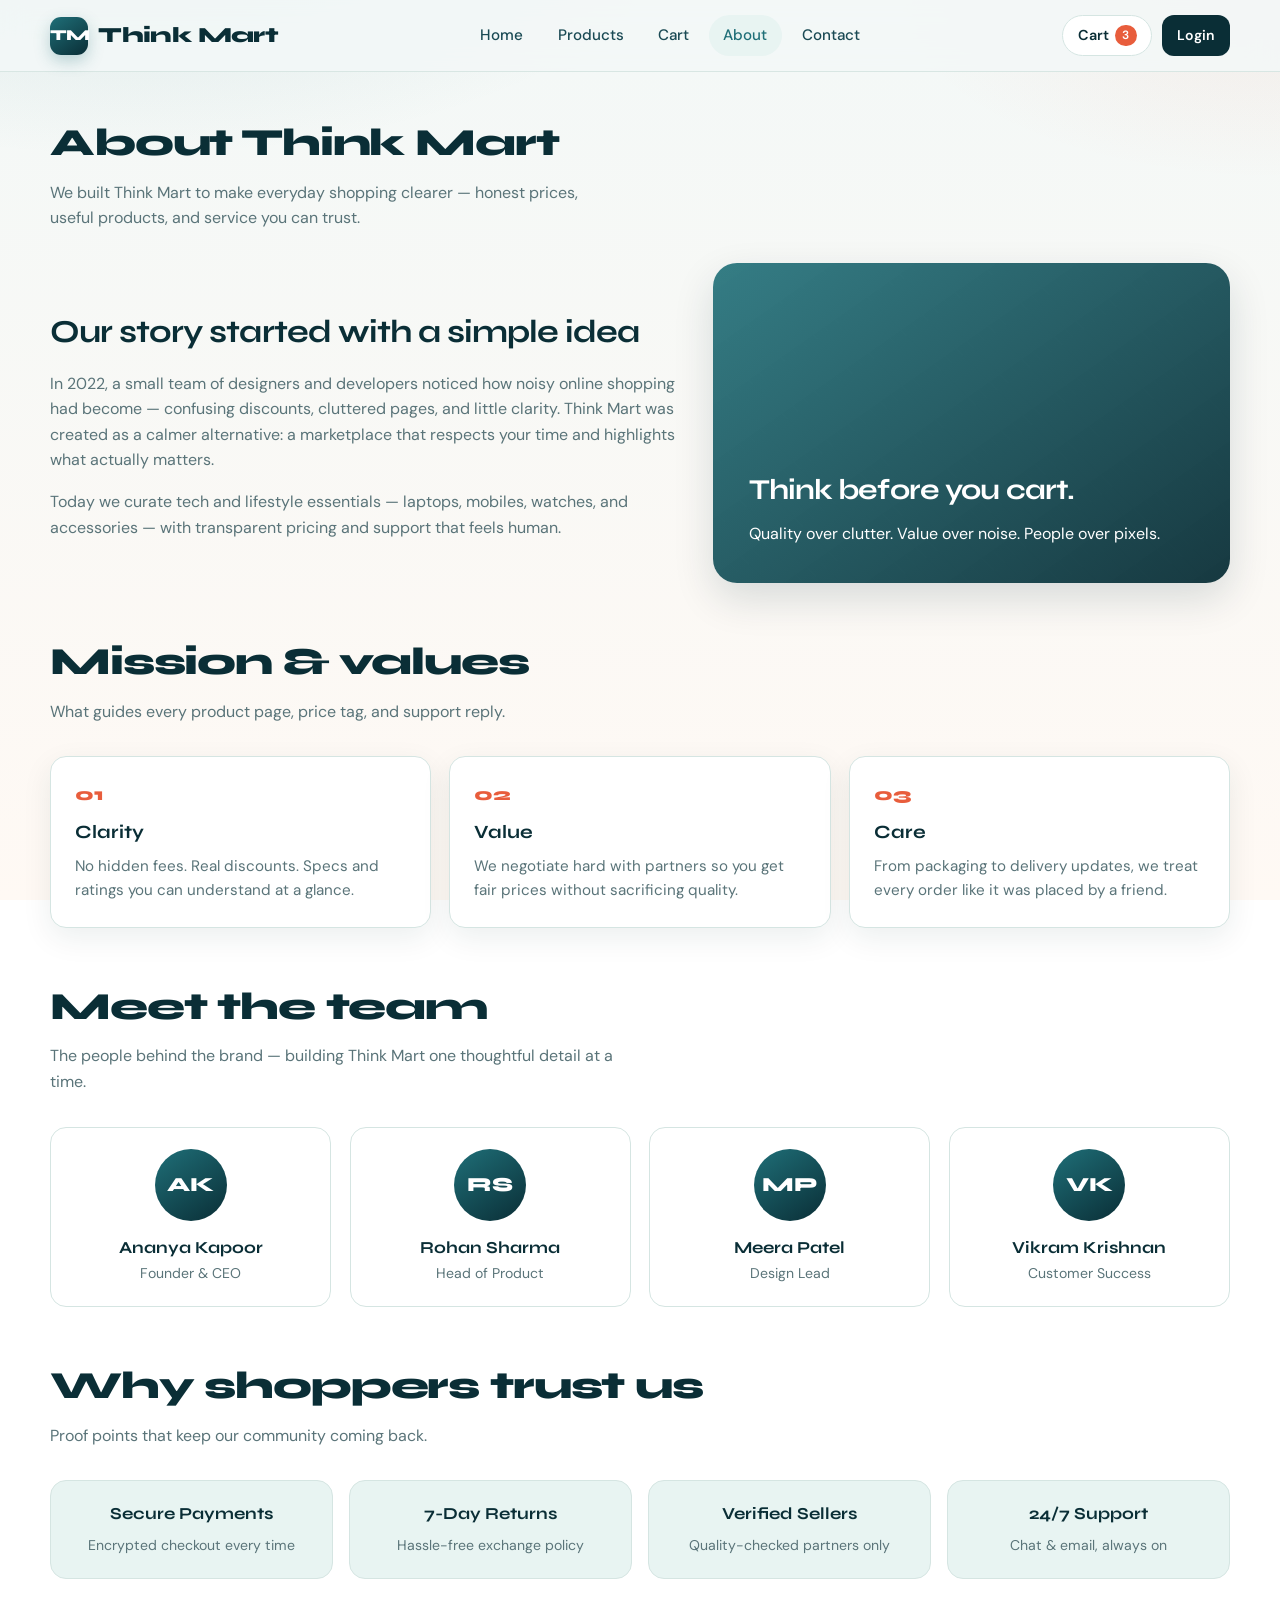
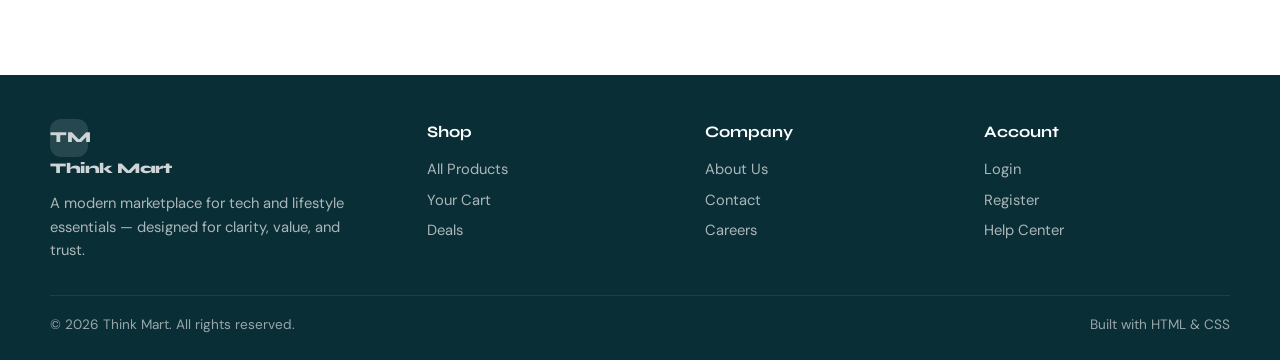
==== About.html @ 6e4559e9 "first commit" ====
<!DOCTYPE html>
<html lang="en">
<head>
  <meta charset="UTF-8" />
  <meta name="viewport" content="width=device-width, initial-scale=1.0" />
  <title>About Us | Think Mart</title>
  <link rel="stylesheet" href="styles/style.css" />
</head>
<body>
  <header class="navbar">
    <div class="container nav-inner">
      <a class="brand" href="Home-Page.html">
        <span class="brand-mark">TM</span>
        Think Mart
      </a>

      <button class="menu-toggle" aria-label="Toggle menu" onclick="document.getElementById('navLinks').classList.toggle('open')">
        <span></span><span></span><span></span>
      </button>

      <nav class="nav-links" id="navLinks">
        <a href="Home-Page.html">Home</a>
        <a href="Products.html">Products</a>
        <a href="Cart.html">Cart</a>
        <a href="About.html" class="active">About</a>
        <a href="Contact.html">Contact</a>
      </nav>

      <div class="nav-actions">
        <a class="cart-chip" href="Cart.html">Cart <span>3</span></a>
        <a class="btn btn-secondary btn-sm" href="index.html">Login</a>
      </div>
    </div>
  </header>

  <main class="page">
    <div class="container">
      <div class="section-head">
        <h1>About Think Mart</h1>
        <p>We built Think Mart to make everyday shopping clearer — honest prices, useful products, and service you can trust.</p>
      </div>

      <section class="about-hero">
        <div>
          <h2 style="font-family:var(--font-brand);font-size:clamp(1.5rem,2.5vw,2rem);letter-spacing:-0.03em;margin-bottom:0.85rem;">
            Our story started with a simple idea
          </h2>
          <p style="color:var(--muted);margin-bottom:1rem;">
            In 2022, a small team of designers and developers noticed how noisy online shopping had become —
            confusing discounts, cluttered pages, and little clarity. Think Mart was created as a calmer alternative:
            a marketplace that respects your time and highlights what actually matters.
          </p>
          <p style="color:var(--muted);">
            Today we curate tech and lifestyle essentials — laptops, mobiles, watches, and accessories —
            with transparent pricing and support that feels human.
          </p>
        </div>
        <div class="about-panel">
          <h2>Think before you cart.</h2>
          <p>Quality over clutter. Value over noise. People over pixels.</p>
        </div>
      </section>

      <div class="section-head">
        <h2>Mission &amp; values</h2>
        <p>What guides every product page, price tag, and support reply.</p>
      </div>

      <div class="mission-grid">
        <article class="mission-card">
          <div class="num">01</div>
          <h3>Clarity</h3>
          <p>No hidden fees. Real discounts. Specs and ratings you can understand at a glance.</p>
        </article>
        <article class="mission-card">
          <div class="num">02</div>
          <h3>Value</h3>
          <p>We negotiate hard with partners so you get fair prices without sacrificing quality.</p>
        </article>
        <article class="mission-card">
          <div class="num">03</div>
          <h3>Care</h3>
          <p>From packaging to delivery updates, we treat every order like it was placed by a friend.</p>
        </article>
      </div>

      <div class="section-head">
        <h2>Meet the team</h2>
        <p>The people behind the brand — building Think Mart one thoughtful detail at a time.</p>
      </div>

      <div class="team-grid">
        <article class="team-card">
          <div class="avatar">AK</div>
          <h3>Ananya Kapoor</h3>
          <p>Founder &amp; CEO</p>
        </article>
        <article class="team-card">
          <div class="avatar">RS</div>
          <h3>Rohan Sharma</h3>
          <p>Head of Product</p>
        </article>
        <article class="team-card">
          <div class="avatar">MP</div>
          <h3>Meera Patel</h3>
          <p>Design Lead</p>
        </article>
        <article class="team-card">
          <div class="avatar">VK</div>
          <h3>Vikram Krishnan</h3>
          <p>Customer Success</p>
        </article>
      </div>

      <div class="section-head">
        <h2>Why shoppers trust us</h2>
        <p>Proof points that keep our community coming back.</p>
      </div>

      <div class="trust-row">
        <div class="trust-badge">
          <strong>Secure Payments</strong>
          <span>Encrypted checkout every time</span>
        </div>
        <div class="trust-badge">
          <strong>7-Day Returns</strong>
          <span>Hassle-free exchange policy</span>
        </div>
        <div class="trust-badge">
          <strong>Verified Sellers</strong>
          <span>Quality-checked partners only</span>
        </div>
        <div class="trust-badge">
          <strong>24/7 Support</strong>
          <span>Chat &amp; email, always on</span>
        </div>
      </div>
    </div>
  </main>

  <footer class="footer">
    <div class="container footer-grid">
      <div>
        <a class="brand" href="Home-Page.html">
          <span class="brand-mark">TM</span>
          Think Mart
        </a>
        <p>A modern marketplace for tech and lifestyle essentials — designed for clarity, value, and trust.</p>
      </div>
      <div>
        <h4>Shop</h4>
        <a href="Products.html">All Products</a>
        <a href="Cart.html">Your Cart</a>
        <a href="Home-Page.html">Deals</a>
      </div>
      <div>
        <h4>Company</h4>
        <a href="About.html">About Us</a>
        <a href="Contact.html">Contact</a>
        <a href="#">Careers</a>
      </div>
      <div>
        <h4>Account</h4>
        <a href="index.html">Login</a>
        <a href="Register-Page.html">Register</a>
        <a href="#">Help Center</a>
      </div>
    </div>
    <div class="container footer-bottom">
      <span>© 2026 Think Mart. All rights reserved.</span>
      <span>Built with HTML &amp; CSS</span>
    </div>
  </footer>
</body>
</html>
---- styles/style.css ----
/* ============================================
   Think Mart — Global Stylesheet
   ============================================ */

@import url('https://fonts.googleapis.com/css2?family=DM+Sans:ital,opsz,wght@0,9..40,400;0,9..40,500;0,9..40,600;0,9..40,700;1,9..40,400&family=Syne:wght@600;700;800&display=swap');

:root {
  --ink: #0a2e36;
  --ink-soft: #1a4a54;
  --teal: #1f6f78;
  --mint: #e8f4f2;
  --mist: #f3f8f7;
  --cream: #fff9f4;
  --coral: #e85d3c;
  --coral-dark: #c94a2d;
  --amber: #f0a04b;
  --gold: #e8b84a;
  --line: #d5e5e2;
  --muted: #5a7479;
  --white: #ffffff;
  --shadow: 0 10px 30px rgba(10, 46, 54, 0.08);
  --shadow-hover: 0 16px 40px rgba(10, 46, 54, 0.14);
  --radius: 16px;
  --radius-sm: 10px;
  --nav-h: 72px;
  --font-brand: 'Syne', sans-serif;
  --font-body: 'DM Sans', sans-serif;
  --max: 1180px;
}

*,
*::before,
*::after {
  box-sizing: border-box;
  margin: 0;
  padding: 0;
}

html {
  scroll-behavior: smooth;
}

body {
  font-family: var(--font-body);
  color: var(--ink);
  background:
    radial-gradient(ellipse 80% 50% at 10% -10%, rgba(31, 111, 120, 0.12), transparent 55%),
    radial-gradient(ellipse 60% 40% at 100% 0%, rgba(232, 93, 60, 0.08), transparent 50%),
    linear-gradient(180deg, var(--mist) 0%, var(--cream) 100%);
  background-attachment: fixed;
  min-height: 100vh;
  line-height: 1.6;
}

img {
  max-width: 100%;
  display: block;
}

a {
  color: inherit;
  text-decoration: none;
}

ul {
  list-style: none;
}

button,
input,
textarea,
select {
  font: inherit;
}

/* ---------- Layout ---------- */
.container {
  width: min(100% - 2.5rem, var(--max));
  margin-inline: auto;
}

.page {
  padding: 2.5rem 0 4rem;
}

.section-head {
  margin-bottom: 2rem;
}

.section-head h1,
.section-head h2 {
  font-family: var(--font-brand);
  font-weight: 800;
  letter-spacing: -0.03em;
  font-size: clamp(1.8rem, 3vw, 2.6rem);
  color: var(--ink);
}

.section-head p {
  color: var(--muted);
  margin-top: 0.4rem;
  max-width: 52ch;
}

/* ---------- Navbar ---------- */
.navbar {
  position: sticky;
  top: 0;
  z-index: 100;
  height: var(--nav-h);
  backdrop-filter: blur(14px);
  background: rgba(243, 248, 247, 0.88);
  border-bottom: 1px solid rgba(213, 229, 226, 0.9);
}

.nav-inner {
  height: 100%;
  display: flex;
  align-items: center;
  justify-content: space-between;
  gap: 1.5rem;
}

.brand {
  display: flex;
  align-items: center;
  gap: 0.65rem;
  font-family: var(--font-brand);
  font-weight: 800;
  font-size: 1.35rem;
  letter-spacing: -0.03em;
  color: var(--ink);
}

.brand-mark {
  width: 38px;
  height: 38px;
  border-radius: 11px;
  background: linear-gradient(145deg, var(--teal), var(--ink));
  color: var(--white);
  display: grid;
  place-items: center;
  font-size: 0.95rem;
  font-weight: 800;
  box-shadow: 0 6px 16px rgba(31, 111, 120, 0.28);
}

.nav-links {
  display: flex;
  align-items: center;
  gap: 0.35rem;
}

.nav-links a {
  padding: 0.55rem 0.9rem;
  border-radius: 999px;
  font-weight: 500;
  font-size: 0.95rem;
  color: var(--ink-soft);
  transition: background 0.2s, color 0.2s;
}

.nav-links a:hover,
.nav-links a.active {
  background: var(--mint);
  color: var(--teal);
}

.nav-actions {
  display: flex;
  align-items: center;
  gap: 0.6rem;
}

.cart-chip {
  display: inline-flex;
  align-items: center;
  gap: 0.4rem;
  padding: 0.5rem 0.9rem;
  border-radius: 999px;
  background: var(--white);
  border: 1px solid var(--line);
  font-weight: 600;
  font-size: 0.9rem;
  transition: box-shadow 0.2s, transform 0.2s;
}

.cart-chip:hover {
  box-shadow: var(--shadow);
  transform: translateY(-1px);
}

.cart-chip span {
  background: var(--coral);
  color: var(--white);
  font-size: 0.75rem;
  min-width: 1.35rem;
  height: 1.35rem;
  border-radius: 999px;
  display: grid;
  place-items: center;
}

.menu-toggle {
  display: none;
  width: 42px;
  height: 42px;
  border: 1px solid var(--line);
  border-radius: 10px;
  background: var(--white);
  cursor: pointer;
  align-items: center;
  justify-content: center;
  flex-direction: column;
  gap: 5px;
}

.menu-toggle span {
  width: 18px;
  height: 2px;
  background: var(--ink);
  border-radius: 2px;
}

/* ---------- Buttons ---------- */
.btn {
  display: inline-flex;
  align-items: center;
  justify-content: center;
  gap: 0.45rem;
  padding: 0.75rem 1.35rem;
  border-radius: 12px;
  border: none;
  cursor: pointer;
  font-weight: 600;
  font-size: 0.95rem;
  transition: transform 0.18s, box-shadow 0.18s, background 0.18s;
}

.btn:hover {
  transform: translateY(-2px);
}

.btn-primary {
  background: linear-gradient(135deg, var(--coral), var(--coral-dark));
  color: var(--white);
  box-shadow: 0 8px 20px rgba(232, 93, 60, 0.28);
}

.btn-primary:hover {
  box-shadow: 0 12px 28px rgba(232, 93, 60, 0.38);
}

.btn-secondary {
  background: var(--ink);
  color: var(--white);
}

.btn-outline {
  background: transparent;
  border: 1.5px solid var(--ink);
  color: var(--ink);
}

.btn-outline:hover {
  background: var(--ink);
  color: var(--white);
}

.btn-ghost {
  background: var(--mint);
  color: var(--teal);
}

.btn-block {
  width: 100%;
}

.btn-sm {
  padding: 0.55rem 0.95rem;
  font-size: 0.88rem;
}

/* ---------- Auth pages ---------- */
.auth-page {
  min-height: 100vh;
  display: grid;
  place-items: center;
  padding: 2rem 1.25rem;
}

.auth-shell {
  width: min(100%, 980px);
  display: grid;
  grid-template-columns: 1.05fr 0.95fr;
  background: var(--white);
  border-radius: 24px;
  overflow: hidden;
  box-shadow: var(--shadow-hover);
  border: 1px solid var(--line);
}

.auth-visual {
  background:
    linear-gradient(160deg, rgba(10, 46, 54, 0.92), rgba(31, 111, 120, 0.85)),
    url("data:image/svg+xml,%3Csvg width='60' height='60' viewBox='0 0 60 60' xmlns='http://www.w3.org/2000/svg'%3E%3Cg fill='none' fill-rule='evenodd'%3E%3Cg fill='%23ffffff' fill-opacity='0.06'%3E%3Cpath d='M36 34v-4h-2v4h-4v2h4v4h2v-4h4v-2h-4zm0-30V0h-2v4h-4v2h4v4h2V6h4V4h-4zM6 34v-4H4v4H0v2h4v4h2v-4h4v-2H6zM6 4V0H4v4H0v2h4v4h2V6h4V4H6z'/%3E%3C/g%3E%3C/g%3E%3C/svg%3E");
  color: var(--white);
  padding: 3rem 2.5rem;
  display: flex;
  flex-direction: column;
  justify-content: space-between;
  min-height: 560px;
}

.auth-visual .brand {
  color: var(--white);
}

.auth-visual .brand-mark {
  background: rgba(255, 255, 255, 0.18);
  box-shadow: none;
}

.auth-visual h1 {
  font-family: var(--font-brand);
  font-size: clamp(2rem, 3.5vw, 2.8rem);
  font-weight: 800;
  letter-spacing: -0.04em;
  line-height: 1.1;
  margin: 1.5rem 0 0.8rem;
}

.auth-visual p {
  opacity: 0.88;
  max-width: 30ch;
}

.auth-form-wrap {
  padding: 2.75rem 2.4rem;
  display: flex;
  flex-direction: column;
  justify-content: center;
}

.auth-form-wrap h2 {
  font-family: var(--font-brand);
  font-size: 1.75rem;
  font-weight: 800;
  letter-spacing: -0.03em;
  margin-bottom: 0.35rem;
}

.auth-form-wrap .sub {
  color: var(--muted);
  margin-bottom: 1.75rem;
}

.form-group {
  margin-bottom: 1.1rem;
}

.form-group label {
  display: block;
  font-weight: 600;
  font-size: 0.88rem;
  margin-bottom: 0.4rem;
  color: var(--ink-soft);
}

.form-group input,
.form-group textarea,
.form-group select {
  width: 100%;
  padding: 0.8rem 1rem;
  border: 1.5px solid var(--line);
  border-radius: var(--radius-sm);
  background: var(--mist);
  color: var(--ink);
  outline: none;
  transition: border-color 0.2s, box-shadow 0.2s, background 0.2s;
}

.form-group input:focus,
.form-group textarea:focus,
.form-group select:focus {
  border-color: var(--teal);
  background: var(--white);
  box-shadow: 0 0 0 4px rgba(31, 111, 120, 0.12);
}

.form-row {
  display: flex;
  justify-content: space-between;
  align-items: center;
  gap: 1rem;
  margin-bottom: 1.4rem;
  font-size: 0.9rem;
}

.form-row a {
  color: var(--teal);
  font-weight: 600;
}

.form-row label {
  display: flex;
  align-items: center;
  gap: 0.4rem;
  color: var(--muted);
}

.auth-switch {
  text-align: center;
  margin-top: 1.25rem;
  color: var(--muted);
  font-size: 0.92rem;
}

.auth-switch a {
  color: var(--coral);
  font-weight: 700;
}

/* ---------- Home ---------- */
.hero {
  display: grid;
  grid-template-columns: 1.1fr 0.9fr;
  gap: 2.5rem;
  align-items: center;
  padding: 3rem 0 2rem;
  min-height: calc(100vh - var(--nav-h) - 2rem);
}

.hero-copy .eyebrow {
  display: inline-block;
  font-weight: 700;
  font-size: 0.8rem;
  letter-spacing: 0.12em;
  text-transform: uppercase;
  color: var(--teal);
  margin-bottom: 0.9rem;
}

.hero-copy .brand-hero {
  font-family: var(--font-brand);
  font-size: clamp(3rem, 7vw, 5.2rem);
  font-weight: 800;
  letter-spacing: -0.05em;
  line-height: 0.95;
  color: var(--ink);
  margin-bottom: 0.85rem;
}

.hero-copy h1 {
  font-family: var(--font-brand);
  font-size: clamp(1.4rem, 2.5vw, 1.9rem);
  font-weight: 700;
  letter-spacing: -0.02em;
  color: var(--ink-soft);
  margin-bottom: 0.85rem;
}

.hero-copy p {
  color: var(--muted);
  max-width: 42ch;
  margin-bottom: 1.75rem;
  font-size: 1.05rem;
}

.hero-ctas {
  display: flex;
  flex-wrap: wrap;
  gap: 0.75rem;
}

.hero-visual {
  position: relative;
  border-radius: 28px;
  min-height: 420px;
  background:
    linear-gradient(145deg, rgba(10, 46, 54, 0.15), transparent 40%),
    linear-gradient(225deg, #1f6f78 0%, #0a2e36 55%, #e85d3c 140%);
  overflow: hidden;
  box-shadow: var(--shadow-hover);
}

.hero-visual::after {
  content: '';
  position: absolute;
  inset: 0;
  background:
    radial-gradient(circle at 70% 30%, rgba(255, 255, 255, 0.22), transparent 35%),
    repeating-linear-gradient(
      -18deg,
      transparent,
      transparent 18px,
      rgba(255, 255, 255, 0.04) 18px,
      rgba(255, 255, 255, 0.04) 19px
    );
}

.hero-float {
  position: absolute;
  z-index: 1;
  background: rgba(255, 255, 255, 0.95);
  border-radius: 16px;
  padding: 1rem 1.15rem;
  box-shadow: var(--shadow);
  animation: floatY 5s ease-in-out infinite;
}

.hero-float.one {
  top: 18%;
  left: 8%;
}

.hero-float.two {
  bottom: 16%;
  right: 10%;
  animation-delay: 1.2s;
}

.hero-float strong {
  display: block;
  font-family: var(--font-brand);
  font-size: 1.1rem;
}

.hero-float span {
  font-size: 0.85rem;
  color: var(--muted);
}

@keyframes floatY {
  0%, 100% { transform: translateY(0); }
  50% { transform: translateY(-10px); }
}

.category-strip {
  display: grid;
  grid-template-columns: repeat(4, 1fr);
  gap: 1rem;
  margin: 1rem 0 3rem;
}

.category-card {
  background: var(--white);
  border: 1px solid var(--line);
  border-radius: var(--radius);
  padding: 1.25rem;
  text-align: center;
  transition: transform 0.2s, box-shadow 0.2s;
}

.category-card:hover {
  transform: translateY(-4px);
  box-shadow: var(--shadow);
}

.category-icon {
  width: 52px;
  height: 52px;
  margin: 0 auto 0.75rem;
  border-radius: 14px;
  display: grid;
  place-items: center;
  font-size: 1.4rem;
  background: var(--mint);
  color: var(--teal);
  font-weight: 800;
  font-family: var(--font-brand);
}

.category-card h3 {
  font-family: var(--font-brand);
  font-size: 1.05rem;
  margin-bottom: 0.2rem;
}

.category-card p {
  font-size: 0.85rem;
  color: var(--muted);
}

.featured-grid {
  display: grid;
  grid-template-columns: repeat(3, 1fr);
  gap: 1.25rem;
}

/* ---------- Product cards ---------- */
.product-grid {
  display: grid;
  grid-template-columns: repeat(auto-fill, minmax(250px, 1fr));
  gap: 1.35rem;
}

.product-card {
  background: var(--white);
  border: 1px solid var(--line);
  border-radius: var(--radius);
  overflow: hidden;
  display: flex;
  flex-direction: column;
  transition: transform 0.22s, box-shadow 0.22s;
}

.product-card:hover {
  transform: translateY(-6px);
  box-shadow: var(--shadow-hover);
}

.product-media {
  position: relative;
  aspect-ratio: 4 / 3;
  background: linear-gradient(145deg, #dceceb, #b8d4d0);
  display: grid;
  place-items: center;
  overflow: hidden;
}

.product-media .emoji-fallback {
  font-size: 3.5rem;
  filter: grayscale(0.15);
}

.product-media img {
  width: 100%;
  height: 100%;
  object-fit: cover;
}

.badge-discount {
  position: absolute;
  top: 12px;
  left: 12px;
  background: var(--coral);
  color: var(--white);
  font-size: 0.75rem;
  font-weight: 700;
  padding: 0.3rem 0.55rem;
  border-radius: 8px;
}

.product-body {
  padding: 1.15rem 1.2rem 1.3rem;
  display: flex;
  flex-direction: column;
  flex: 1;
  gap: 0.45rem;
}

.product-cat {
  font-size: 0.75rem;
  font-weight: 700;
  letter-spacing: 0.06em;
  text-transform: uppercase;
  color: var(--teal);
}

.product-body h3 {
  font-family: var(--font-brand);
  font-size: 1.1rem;
  letter-spacing: -0.02em;
  line-height: 1.25;
}

.rating {
  display: flex;
  align-items: center;
  gap: 0.35rem;
  font-size: 0.88rem;
  color: var(--muted);
}

.stars {
  color: var(--gold);
  letter-spacing: 1px;
}

.price-row {
  display: flex;
  align-items: baseline;
  gap: 0.5rem;
  margin-top: auto;
  padding-top: 0.35rem;
}

.price {
  font-family: var(--font-brand);
  font-weight: 800;
  font-size: 1.25rem;
  color: var(--ink);
}

.price-old {
  color: var(--muted);
  text-decoration: line-through;
  font-size: 0.9rem;
}

.product-body .btn {
  margin-top: 0.75rem;
}

.toolbar {
  display: flex;
  flex-wrap: wrap;
  gap: 0.75rem;
  align-items: center;
  justify-content: space-between;
  margin-bottom: 1.75rem;
}

.filters {
  display: flex;
  flex-wrap: wrap;
  gap: 0.5rem;
}

.filter-btn {
  padding: 0.5rem 0.95rem;
  border-radius: 999px;
  border: 1.5px solid var(--line);
  background: var(--white);
  color: var(--ink-soft);
  font-weight: 600;
  font-size: 0.88rem;
  cursor: pointer;
  transition: all 0.18s;
}

.filter-btn:hover,
.filter-btn.active {
  background: var(--ink);
  border-color: var(--ink);
  color: var(--white);
}

.search-box {
  display: flex;
  align-items: center;
  gap: 0.5rem;
  background: var(--white);
  border: 1.5px solid var(--line);
  border-radius: 12px;
  padding: 0.55rem 0.9rem;
  min-width: min(100%, 260px);
}

.search-box input {
  border: none;
  outline: none;
  background: transparent;
  width: 100%;
}

/* ---------- Cart ---------- */
.cart-layout {
  display: grid;
  grid-template-columns: 1.5fr 0.9fr;
  gap: 1.5rem;
  align-items: start;
}

.cart-list {
  display: flex;
  flex-direction: column;
  gap: 1rem;
}

.cart-item {
  background: var(--white);
  border: 1px solid var(--line);
  border-radius: var(--radius);
  padding: 1.15rem;
  display: grid;
  grid-template-columns: 88px 1fr auto;
  gap: 1rem;
  align-items: center;
  box-shadow: var(--shadow);
}

.cart-thumb {
  width: 88px;
  height: 88px;
  border-radius: 12px;
  background: linear-gradient(145deg, #dceceb, #b8d4d0);
  display: grid;
  place-items: center;
  font-size: 2rem;
}

.cart-info h3 {
  font-family: var(--font-brand);
  font-size: 1.05rem;
  margin-bottom: 0.2rem;
}

.cart-info .meta {
  color: var(--muted);
  font-size: 0.88rem;
}

.qty-control {
  display: inline-flex;
  align-items: center;
  gap: 0.35rem;
  margin-top: 0.65rem;
  background: var(--mist);
  border-radius: 10px;
  padding: 0.25rem;
}

.qty-control button {
  width: 30px;
  height: 30px;
  border: none;
  border-radius: 8px;
  background: var(--white);
  cursor: pointer;
  font-weight: 700;
  color: var(--ink);
  box-shadow: 0 1px 3px rgba(0, 0, 0, 0.06);
}

.qty-control span {
  min-width: 1.5rem;
  text-align: center;
  font-weight: 700;
}

.cart-price {
  text-align: right;
}

.cart-price .amount {
  font-family: var(--font-brand);
  font-weight: 800;
  font-size: 1.15rem;
}

.remove-link {
  display: inline-block;
  margin-top: 0.45rem;
  color: var(--coral);
  font-size: 0.85rem;
  font-weight: 600;
  background: none;
  border: none;
  cursor: pointer;
}

.summary-card {
  background: var(--white);
  border: 1px solid var(--line);
  border-radius: var(--radius);
  padding: 1.5rem;
  box-shadow: var(--shadow);
  position: sticky;
  top: calc(var(--nav-h) + 1rem);
}

.summary-card h2 {
  font-family: var(--font-brand);
  font-size: 1.35rem;
  margin-bottom: 1.1rem;
}

.summary-row {
  display: flex;
  justify-content: space-between;
  margin-bottom: 0.7rem;
  color: var(--muted);
}

.summary-row.total {
  margin-top: 0.9rem;
  padding-top: 0.9rem;
  border-top: 1.5px dashed var(--line);
  color: var(--ink);
  font-weight: 700;
  font-size: 1.1rem;
}

.summary-card .btn {
  margin-top: 1.15rem;
}

.promo-note {
  margin-top: 1rem;
  font-size: 0.85rem;
  color: var(--teal);
  background: var(--mint);
  padding: 0.75rem 0.9rem;
  border-radius: 10px;
}

/* ---------- About ---------- */
.about-hero {
  display: grid;
  grid-template-columns: 1.1fr 0.9fr;
  gap: 2rem;
  align-items: center;
  margin-bottom: 3rem;
}

.about-panel {
  border-radius: 24px;
  min-height: 320px;
  background:
    linear-gradient(145deg, rgba(31, 111, 120, 0.9), rgba(10, 46, 54, 0.95)),
    repeating-linear-gradient(
      45deg,
      transparent,
      transparent 12px,
      rgba(255, 255, 255, 0.04) 12px,
      rgba(255, 255, 255, 0.04) 13px
    );
  color: var(--white);
  padding: 2.25rem;
  display: flex;
  flex-direction: column;
  justify-content: flex-end;
  box-shadow: var(--shadow-hover);
}

.about-panel h2 {
  font-family: var(--font-brand);
  font-size: 1.8rem;
  letter-spacing: -0.03em;
  margin-bottom: 0.5rem;
}

.mission-grid {
  display: grid;
  grid-template-columns: repeat(3, 1fr);
  gap: 1.15rem;
  margin-bottom: 3rem;
}

.mission-card {
  background: var(--white);
  border: 1px solid var(--line);
  border-radius: var(--radius);
  padding: 1.5rem;
  box-shadow: var(--shadow);
}

.mission-card .num {
  font-family: var(--font-brand);
  font-weight: 800;
  color: var(--coral);
  font-size: 1.1rem;
  margin-bottom: 0.5rem;
}

.mission-card h3 {
  font-family: var(--font-brand);
  margin-bottom: 0.4rem;
}

.mission-card p {
  color: var(--muted);
  font-size: 0.95rem;
}

.team-grid {
  display: grid;
  grid-template-columns: repeat(4, 1fr);
  gap: 1.15rem;
  margin-bottom: 3rem;
}

.team-card {
  background: var(--white);
  border: 1px solid var(--line);
  border-radius: var(--radius);
  padding: 1.35rem 1.1rem;
  text-align: center;
  transition: transform 0.2s, box-shadow 0.2s;
}

.team-card:hover {
  transform: translateY(-4px);
  box-shadow: var(--shadow);
}

.avatar {
  width: 72px;
  height: 72px;
  border-radius: 50%;
  margin: 0 auto 0.85rem;
  display: grid;
  place-items: center;
  font-family: var(--font-brand);
  font-weight: 800;
  font-size: 1.25rem;
  color: var(--white);
  background: linear-gradient(145deg, var(--teal), var(--ink));
}

.team-card h3 {
  font-family: var(--font-brand);
  font-size: 1.05rem;
}

.team-card p {
  color: var(--muted);
  font-size: 0.88rem;
}

.trust-row {
  display: grid;
  grid-template-columns: repeat(4, 1fr);
  gap: 1rem;
}

.trust-badge {
  background: var(--mint);
  border-radius: var(--radius);
  padding: 1.25rem 1rem;
  text-align: center;
  border: 1px solid var(--line);
}

.trust-badge strong {
  display: block;
  font-family: var(--font-brand);
  font-size: 1.05rem;
  margin-bottom: 0.25rem;
}

.trust-badge span {
  font-size: 0.88rem;
  color: var(--muted);
}

/* ---------- Contact ---------- */
.contact-layout {
  display: grid;
  grid-template-columns: 1.1fr 0.9fr;
  gap: 1.5rem;
  align-items: start;
}

.contact-form,
.contact-info {
  background: var(--white);
  border: 1px solid var(--line);
  border-radius: var(--radius);
  padding: 1.75rem;
  box-shadow: var(--shadow);
}

.contact-form h2,
.contact-info h2 {
  font-family: var(--font-brand);
  font-size: 1.4rem;
  margin-bottom: 1.15rem;
}

.contact-form textarea {
  min-height: 140px;
  resize: vertical;
}

.info-block {
  display: flex;
  gap: 0.9rem;
  margin-bottom: 1.25rem;
}

.info-icon {
  width: 44px;
  height: 44px;
  border-radius: 12px;
  background: var(--mint);
  color: var(--teal);
  display: grid;
  place-items: center;
  font-weight: 800;
  flex-shrink: 0;
}

.info-block h3 {
  font-size: 0.95rem;
  margin-bottom: 0.15rem;
}

.info-block p {
  color: var(--muted);
  font-size: 0.92rem;
}

.social-links {
  display: flex;
  flex-wrap: wrap;
  gap: 0.55rem;
  margin-top: 0.5rem;
}

.social-links a {
  padding: 0.55rem 0.95rem;
  border-radius: 10px;
  background: var(--mist);
  border: 1px solid var(--line);
  font-weight: 600;
  font-size: 0.88rem;
  transition: background 0.18s, color 0.18s;
}

.social-links a:hover {
  background: var(--ink);
  color: var(--white);
  border-color: var(--ink);
}

.map-placeholder {
  margin-top: 1.25rem;
  height: 160px;
  border-radius: 14px;
  background:
    linear-gradient(135deg, rgba(31, 111, 120, 0.15), rgba(232, 93, 60, 0.12)),
    repeating-linear-gradient(
      90deg,
      transparent,
      transparent 20px,
      rgba(10, 46, 54, 0.04) 20px,
      rgba(10, 46, 54, 0.04) 21px
    );
  display: grid;
  place-items: center;
  color: var(--muted);
  font-weight: 600;
  border: 1px dashed var(--line);
}

/* ---------- Footer ---------- */
.footer {
  margin-top: 2rem;
  background: var(--ink);
  color: rgba(255, 255, 255, 0.82);
  padding: 2.75rem 0 1.5rem;
}

.footer-grid {
  display: grid;
  grid-template-columns: 1.4fr 1fr 1fr 1fr;
  gap: 2rem;
  margin-bottom: 2rem;
}

.footer .brand {
  color: var(--white);
  margin-bottom: 0.75rem;
}

.footer .brand-mark {
  background: rgba(255, 255, 255, 0.15);
  box-shadow: none;
}

.footer p {
  font-size: 0.92rem;
  max-width: 32ch;
  opacity: 0.8;
}

.footer h4 {
  font-family: var(--font-brand);
  color: var(--white);
  margin-bottom: 0.85rem;
}

.footer a {
  display: block;
  margin-bottom: 0.45rem;
  font-size: 0.92rem;
  opacity: 0.8;
  transition: opacity 0.15s;
}

.footer a:hover {
  opacity: 1;
}

.footer-bottom {
  border-top: 1px solid rgba(255, 255, 255, 0.12);
  padding-top: 1.15rem;
  display: flex;
  justify-content: space-between;
  flex-wrap: wrap;
  gap: 0.75rem;
  font-size: 0.85rem;
  opacity: 0.7;
}

/* ---------- Utilities ---------- */
.empty-state {
  text-align: center;
  padding: 3rem 1.5rem;
  background: var(--white);
  border: 1px dashed var(--line);
  border-radius: var(--radius);
}

.empty-state h3 {
  font-family: var(--font-brand);
  margin-bottom: 0.4rem;
}

.empty-state p {
  color: var(--muted);
  margin-bottom: 1.1rem;
}

/* ---------- Responsive ---------- */
@media (max-width: 960px) {
  .auth-shell,
  .hero,
  .about-hero,
  .cart-layout,
  .contact-layout {
    grid-template-columns: 1fr;
  }

  .auth-visual {
    min-height: 240px;
  }

  .category-strip,
  .featured-grid,
  .mission-grid,
  .team-grid,
  .trust-row,
  .footer-grid {
    grid-template-columns: repeat(2, 1fr);
  }

  .hero {
    min-height: auto;
    padding-top: 2rem;
  }

  .hero-visual {
    min-height: 300px;
  }
}

@media (max-width: 720px) {
  .menu-toggle {
    display: inline-flex;
  }

  .nav-links {
    display: none;
    position: absolute;
    top: var(--nav-h);
    left: 0;
    right: 0;
    background: rgba(243, 248, 247, 0.98);
    border-bottom: 1px solid var(--line);
    flex-direction: column;
    padding: 0.75rem;
    gap: 0.25rem;
  }

  .nav-links.open {
    display: flex;
  }

  .nav-links a {
    width: 100%;
  }

  .nav-actions .btn {
    display: none;
  }

  .category-strip,
  .featured-grid,
  .mission-grid,
  .team-grid,
  .trust-row,
  .footer-grid {
    grid-template-columns: 1fr;
  }

  .cart-item {
    grid-template-columns: 72px 1fr;
  }

  .cart-price {
    grid-column: 1 / -1;
    text-align: left;
    display: flex;
    justify-content: space-between;
    align-items: center;
  }
}
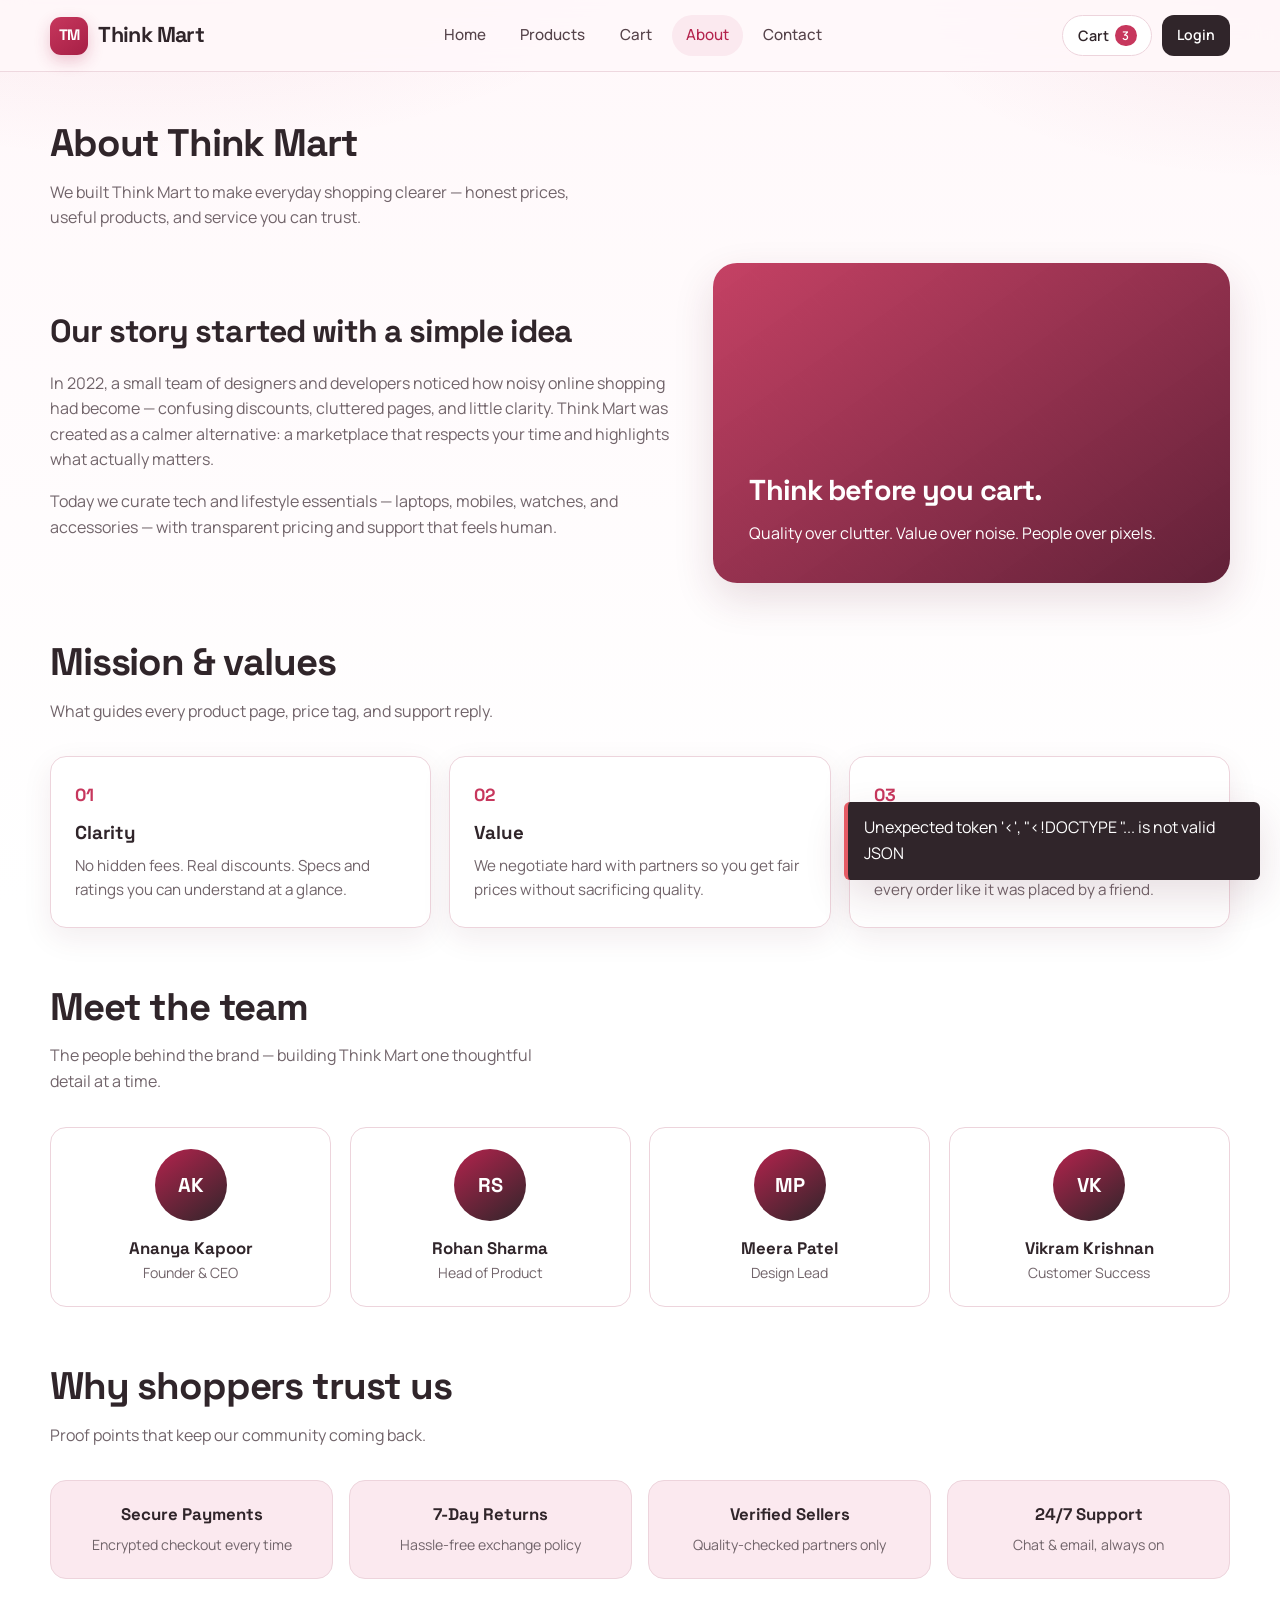
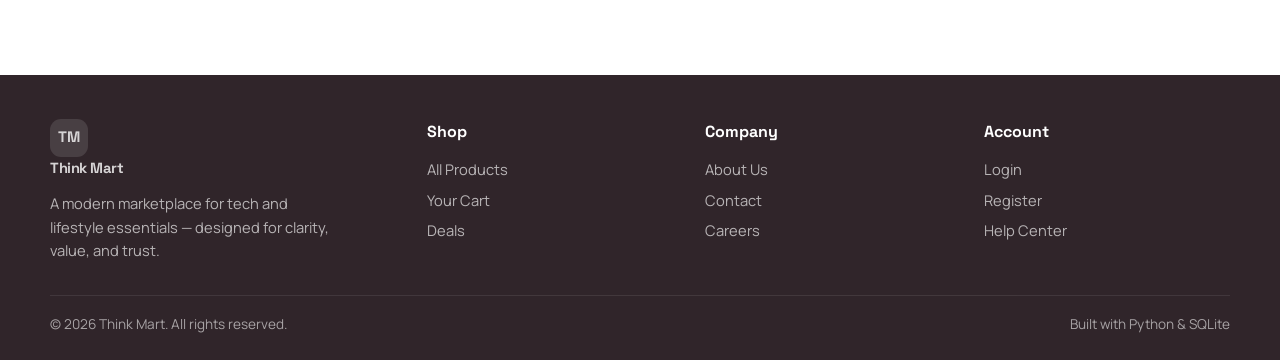
==== commit 3a4b758a: "update folder" ====
--- a/About.html
+++ b/About.html
@@ -168,8 +168,9 @@
     </div>
     <div class="container footer-bottom">
       <span>© 2026 Think Mart. All rights reserved.</span>
-      <span>Built with HTML &amp; CSS</span>
+      <span>Built with Python &amp; SQLite</span>
     </div>
   </footer>
+  <script src="app.js" defer></script>
 </body>
 </html>
--- a/styles/style.css
+++ b/styles/style.css
@@ -2,29 +2,29 @@
    Think Mart — Global Stylesheet
    ============================================ */
 
-@import url('https://fonts.googleapis.com/css2?family=DM+Sans:ital,opsz,wght@0,9..40,400;0,9..40,500;0,9..40,600;0,9..40,700;1,9..40,400&family=Syne:wght@600;700;800&display=swap');
+@import url('https://fonts.googleapis.com/css2?family=Manrope:wght@400;500;600;700;800&family=Space+Grotesk:wght@500;600;700&display=swap');
 
 :root {
-  --ink: #0a2e36;
-  --ink-soft: #1a4a54;
-  --teal: #1f6f78;
-  --mint: #e8f4f2;
-  --mist: #f3f8f7;
-  --cream: #fff9f4;
-  --coral: #e85d3c;
-  --coral-dark: #c94a2d;
-  --amber: #f0a04b;
-  --gold: #e8b84a;
-  --line: #d5e5e2;
-  --muted: #5a7479;
+  --ink: #30252a;
+  --ink-soft: #55434a;
+  --teal: #b4234d;
+  --mint: #fbe9ef;
+  --mist: #fff8fa;
+  --cream: #ffffff;
+  --coral: #c7375d;
+  --coral-dark: #a61f45;
+  --amber: #d18a3d;
+  --gold: #c58a38;
+  --line: #edd4dc;
+  --muted: #71646a;
   --white: #ffffff;
-  --shadow: 0 10px 30px rgba(10, 46, 54, 0.08);
-  --shadow-hover: 0 16px 40px rgba(10, 46, 54, 0.14);
+  --shadow: 0 10px 30px rgba(91, 30, 52, 0.08);
+  --shadow-hover: 0 16px 40px rgba(91, 30, 52, 0.14);
   --radius: 16px;
   --radius-sm: 10px;
   --nav-h: 72px;
-  --font-brand: 'Syne', sans-serif;
-  --font-body: 'DM Sans', sans-serif;
+  --font-brand: 'Space Grotesk', sans-serif;
+  --font-body: 'Manrope', sans-serif;
   --max: 1180px;
 }
 
@@ -44,8 +44,8 @@
   font-family: var(--font-body);
   color: var(--ink);
   background:
-    radial-gradient(ellipse 80% 50% at 10% -10%, rgba(31, 111, 120, 0.12), transparent 55%),
-    radial-gradient(ellipse 60% 40% at 100% 0%, rgba(232, 93, 60, 0.08), transparent 50%),
+    radial-gradient(ellipse 80% 50% at 10% -10%, rgba(196, 55, 93, 0.10), transparent 55%),
+    radial-gradient(ellipse 60% 40% at 100% 0%, rgba(180, 35, 77, 0.07), transparent 50%),
     linear-gradient(180deg, var(--mist) 0%, var(--cream) 100%);
   background-attachment: fixed;
   min-height: 100vh;
@@ -109,8 +109,8 @@
   z-index: 100;
   height: var(--nav-h);
   backdrop-filter: blur(14px);
-  background: rgba(243, 248, 247, 0.88);
-  border-bottom: 1px solid rgba(213, 229, 226, 0.9);
+  background: rgba(255, 248, 250, 0.9);
+  border-bottom: 1px solid rgba(237, 212, 220, 0.9);
 }
 
 .nav-inner {
@@ -136,13 +136,13 @@
   width: 38px;
   height: 38px;
   border-radius: 11px;
-  background: linear-gradient(145deg, var(--teal), var(--ink));
+  background: linear-gradient(145deg, var(--coral), var(--coral-dark));
   color: var(--white);
   display: grid;
   place-items: center;
   font-size: 0.95rem;
   font-weight: 800;
-  box-shadow: 0 6px 16px rgba(31, 111, 120, 0.28);
+  box-shadow: 0 6px 16px rgba(180, 35, 77, 0.24);
 }
 
 .nav-links {
@@ -244,11 +244,11 @@
 .btn-primary {
   background: linear-gradient(135deg, var(--coral), var(--coral-dark));
   color: var(--white);
-  box-shadow: 0 8px 20px rgba(232, 93, 60, 0.28);
+  box-shadow: 0 8px 20px rgba(199, 55, 93, 0.25);
 }
 
 .btn-primary:hover {
-  box-shadow: 0 12px 28px rgba(232, 93, 60, 0.38);
+  box-shadow: 0 12px 28px rgba(199, 55, 93, 0.34);
 }
 
 .btn-secondary {
@@ -302,7 +302,7 @@
 
 .auth-visual {
   background:
-    linear-gradient(160deg, rgba(10, 46, 54, 0.92), rgba(31, 111, 120, 0.85)),
+    linear-gradient(160deg, rgba(71, 20, 39, 0.96), rgba(181, 35, 77, 0.88)),
     url("data:image/svg+xml,%3Csvg width='60' height='60' viewBox='0 0 60 60' xmlns='http://www.w3.org/2000/svg'%3E%3Cg fill='none' fill-rule='evenodd'%3E%3Cg fill='%23ffffff' fill-opacity='0.06'%3E%3Cpath d='M36 34v-4h-2v4h-4v2h4v4h2v-4h4v-2h-4zm0-30V0h-2v4h-4v2h4v4h2V6h4V4h-4zM6 34v-4H4v4H0v2h4v4h2v-4h4v-2H6zM6 4V0H4v4H0v2h4v4h2V6h4V4H6z'/%3E%3C/g%3E%3C/g%3E%3C/svg%3E");
   color: var(--white);
   padding: 3rem 2.5rem;
@@ -385,7 +385,7 @@
 .form-group select:focus {
   border-color: var(--teal);
   background: var(--white);
-  box-shadow: 0 0 0 4px rgba(31, 111, 120, 0.12);
+  box-shadow: 0 0 0 4px rgba(180, 35, 77, 0.12);
 }
 
 .form-row {
@@ -478,8 +478,8 @@
   border-radius: 28px;
   min-height: 420px;
   background:
-    linear-gradient(145deg, rgba(10, 46, 54, 0.15), transparent 40%),
-    linear-gradient(225deg, #1f6f78 0%, #0a2e36 55%, #e85d3c 140%);
+    linear-gradient(145deg, rgba(71, 20, 39, 0.12), transparent 40%),
+    linear-gradient(225deg, #c7375d 0%, #7c1838 58%, #f3b4c4 145%);
   overflow: hidden;
   box-shadow: var(--shadow-hover);
 }
@@ -612,22 +612,24 @@
 
 .product-media {
   position: relative;
-  aspect-ratio: 4 / 3;
-  background: linear-gradient(145deg, #dceceb, #b8d4d0);
+  aspect-ratio: 1 / 1;
+  max-height: 320px;
+  background: linear-gradient(145deg, #fff0f4, #eab9c7);
   display: grid;
   place-items: center;
   overflow: hidden;
-}
-
-.product-media .emoji-fallback {
-  font-size: 3.5rem;
-  filter: grayscale(0.15);
 }
 
 .product-media img {
   width: 100%;
   height: 100%;
   object-fit: cover;
+  object-position: center;
+  transition: transform 0.35s ease;
+}
+
+.product-card:hover .product-media img {
+  transform: scale(1.035);
 }
 
 .badge-discount {
@@ -775,20 +777,24 @@
   border-radius: var(--radius);
   padding: 1.15rem;
   display: grid;
-  grid-template-columns: 88px 1fr auto;
+  grid-template-columns: 104px 1fr auto;
   gap: 1rem;
   align-items: center;
   box-shadow: var(--shadow);
 }
 
 .cart-thumb {
-  width: 88px;
-  height: 88px;
+  width: 104px;
+  height: 104px;
   border-radius: 12px;
-  background: linear-gradient(145deg, #dceceb, #b8d4d0);
-  display: grid;
-  place-items: center;
-  font-size: 2rem;
+  background: linear-gradient(145deg, #fff0f4, #eab9c7);
+  overflow: hidden;
+}
+
+.cart-thumb img {
+  width: 100%;
+  height: 100%;
+  object-fit: cover;
 }
 
 .cart-info h3 {
@@ -909,7 +915,7 @@
   border-radius: 24px;
   min-height: 320px;
   background:
-    linear-gradient(145deg, rgba(31, 111, 120, 0.9), rgba(10, 46, 54, 0.95)),
+    linear-gradient(145deg, rgba(192, 49, 87, 0.92), rgba(91, 24, 48, 0.96)),
     repeating-linear-gradient(
       45deg,
       transparent,
@@ -1121,13 +1127,13 @@
   height: 160px;
   border-radius: 14px;
   background:
-    linear-gradient(135deg, rgba(31, 111, 120, 0.15), rgba(232, 93, 60, 0.12)),
+    linear-gradient(135deg, rgba(196, 55, 93, 0.15), rgba(232, 139, 165, 0.12)),
     repeating-linear-gradient(
       90deg,
       transparent,
       transparent 20px,
-      rgba(10, 46, 54, 0.04) 20px,
-      rgba(10, 46, 54, 0.04) 21px
+      rgba(91, 30, 52, 0.04) 20px,
+      rgba(91, 30, 52, 0.04) 21px
     );
   display: grid;
   place-items: center;
@@ -1213,6 +1219,39 @@
 .empty-state p {
   color: var(--muted);
   margin-bottom: 1.1rem;
+}
+
+.site-toast {
+  position: fixed;
+  z-index: 200;
+  right: 1.25rem;
+  bottom: 1.25rem;
+  max-width: min(26rem, calc(100vw - 2.5rem));
+  padding: 0.85rem 1rem;
+  color: var(--white);
+  background: var(--ink);
+  border-left: 4px solid var(--coral);
+  border-radius: 6px;
+  box-shadow: var(--shadow-hover);
+  opacity: 0;
+  transform: translateY(8px);
+  transition: opacity 0.2s ease, transform 0.2s ease;
+  pointer-events: none;
+}
+
+.site-toast.is-visible {
+  opacity: 1;
+  transform: translateY(0);
+}
+
+.site-toast.is-error {
+  border-left-color: #e55b65;
+}
+
+.btn:disabled {
+  opacity: 0.5;
+  cursor: not-allowed;
+  transform: none;
 }
 
 /* ---------- Responsive ---------- */
@@ -1259,7 +1298,7 @@
     top: var(--nav-h);
     left: 0;
     right: 0;
-    background: rgba(243, 248, 247, 0.98);
+    background: rgba(255, 248, 250, 0.98);
     border-bottom: 1px solid var(--line);
     flex-direction: column;
     padding: 0.75rem;
@@ -1288,7 +1327,12 @@
   }
 
   .cart-item {
-    grid-template-columns: 72px 1fr;
+    grid-template-columns: 84px 1fr;
+  }
+
+  .cart-thumb {
+    width: 84px;
+    height: 84px;
   }
 
   .cart-price {
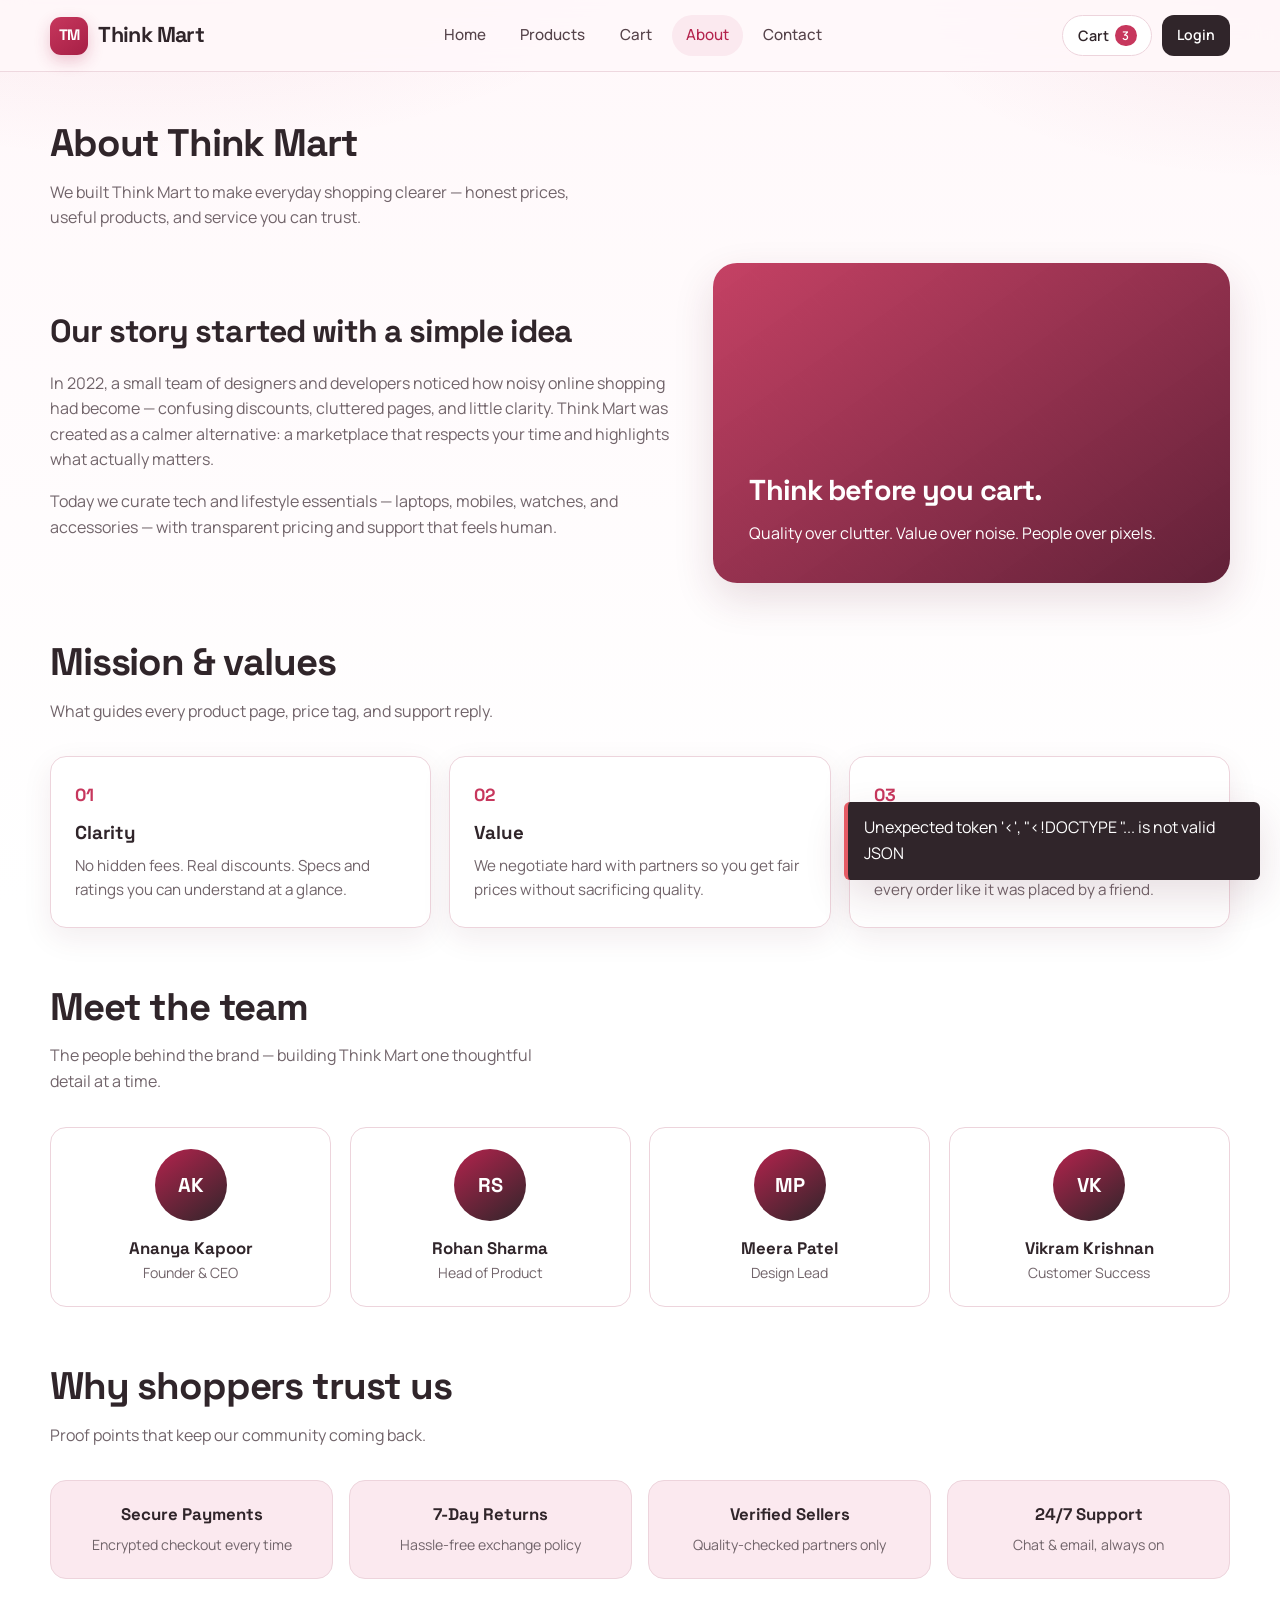
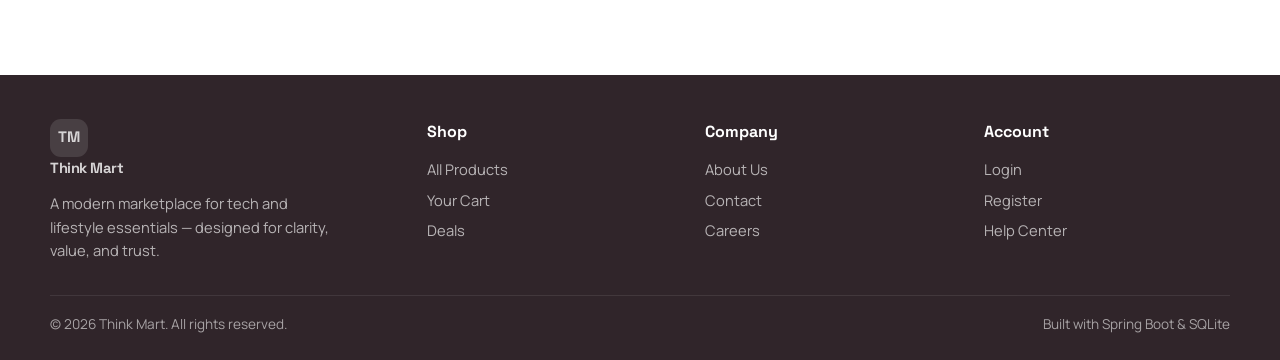
==== commit 764d06b1: "update folder" ====
--- a/About.html
+++ b/About.html
@@ -168,7 +168,7 @@
     </div>
     <div class="container footer-bottom">
       <span>© 2026 Think Mart. All rights reserved.</span>
-      <span>Built with Python &amp; SQLite</span>
+      <span>Built with Spring Boot &amp; SQLite</span>
     </div>
   </footer>
   <script src="app.js" defer></script>
--- a/styles/style.css
+++ b/styles/style.css
@@ -602,12 +602,19 @@
   overflow: hidden;
   display: flex;
   flex-direction: column;
+  color: inherit;
+  cursor: pointer;
   transition: transform 0.22s, box-shadow 0.22s;
 }
 
 .product-card:hover {
   transform: translateY(-6px);
   box-shadow: var(--shadow-hover);
+}
+
+.product-card:focus-visible {
+  outline: 3px solid var(--coral);
+  outline-offset: 3px;
 }
 
 .product-media {
@@ -703,6 +710,126 @@
 
 .product-body .btn {
   margin-top: 0.75rem;
+}
+
+.product-detail-page {
+  padding-bottom: 5rem;
+}
+
+.product-detail-back {
+  display: inline-block;
+  margin-bottom: 1rem;
+  color: var(--teal);
+  font-weight: 700;
+}
+
+.product-detail-layout {
+  display: grid;
+  grid-template-columns: minmax(0, 1.1fr) minmax(300px, 0.9fr);
+  gap: clamp(1.5rem, 4vw, 4rem);
+  align-items: center;
+}
+
+.product-detail-media {
+  position: relative;
+  aspect-ratio: 1 / 1;
+  max-height: 620px;
+  overflow: hidden;
+  border: 1px solid var(--line);
+  border-radius: var(--radius);
+  background: linear-gradient(145deg, #fff0f4, #eab9c7);
+}
+
+.product-detail-media img {
+  width: 100%;
+  height: 100%;
+  object-fit: cover;
+}
+
+.product-detail-info {
+  padding-block: 1rem;
+}
+
+.product-detail-info h1 {
+  margin: 0.35rem 0 0.75rem;
+  font-family: var(--font-brand);
+  font-size: clamp(1.8rem, 3vw, 2.7rem);
+  line-height: 1.12;
+}
+
+.product-detail-description {
+  margin-top: 1.5rem;
+  max-width: 56ch;
+  color: var(--ink-soft);
+  font-size: 1.05rem;
+}
+
+.product-detail-price {
+  display: flex;
+  align-items: baseline;
+  gap: 0.75rem;
+  margin-top: 1.5rem;
+}
+
+.product-detail-price .price {
+  font-size: 1.8rem;
+}
+
+.product-detail-note {
+  margin-top: 0.5rem;
+  color: var(--muted);
+  font-size: 0.9rem;
+}
+
+.product-detail-actions {
+  position: sticky;
+  bottom: 0;
+  z-index: 20;
+  display: flex;
+  align-items: center;
+  justify-content: space-between;
+  gap: 1rem;
+  margin-top: 2rem;
+  padding: 1rem 1.25rem;
+  border: 1px solid var(--line);
+  border-radius: var(--radius);
+  background: rgba(255, 248, 250, 0.96);
+  box-shadow: var(--shadow);
+  backdrop-filter: blur(12px);
+}
+
+.product-detail-action-price {
+  font-family: var(--font-brand);
+  font-size: 1.3rem;
+  font-weight: 800;
+}
+
+.product-detail-action-buttons {
+  display: flex;
+  gap: 0.75rem;
+}
+
+.product-detail-action-buttons .btn {
+  min-width: 150px;
+}
+
+.related-products {
+  margin-top: 3rem;
+}
+
+.related-products .section-head {
+  margin-bottom: 1.25rem;
+}
+
+.related-products .section-head h2 {
+  font-family: var(--font-brand);
+  font-size: 1.7rem;
+}
+
+.related-grid {
+  display: grid;
+  grid-template-columns: repeat(auto-fill, minmax(220px, 1fr));
+  gap: 1.25rem;
 }
 
 .toolbar {
@@ -1260,7 +1387,8 @@
   .hero,
   .about-hero,
   .cart-layout,
-  .contact-layout {
+  .contact-layout,
+  .product-detail-layout {
     grid-template-columns: 1fr;
   }
 
@@ -1342,4 +1470,22 @@
     justify-content: space-between;
     align-items: center;
   }
-}
+
+  .product-detail-actions {
+    margin-inline: -0.5rem;
+    padding: 0.75rem;
+  }
+
+  .product-detail-action-price {
+    display: none;
+  }
+
+  .product-detail-action-buttons {
+    width: 100%;
+  }
+
+  .product-detail-action-buttons .btn {
+    flex: 1;
+    min-width: 0;
+  }
+}
